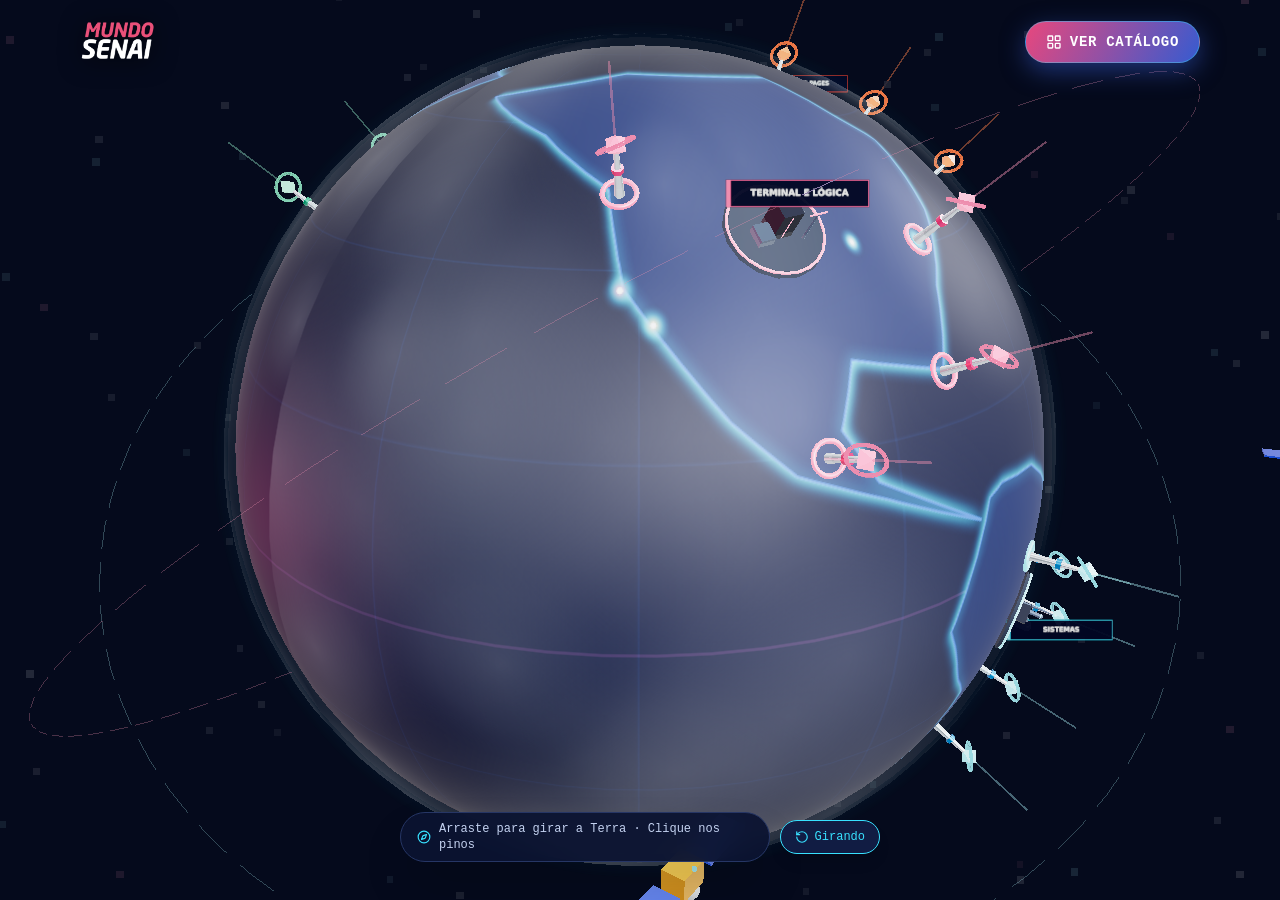
==== index.html @ a3d8dd95 "update" ====
<!doctype html>
<html lang="pt-BR">
  <head>
    <meta charset="UTF-8" />
    <meta name="viewport" content="width=device-width, initial-scale=1.0, viewport-fit=cover" />
    <title>Mundo Virtual SENAI - Projetos dos Alunos 3D</title>
    <meta name="description" content="Explore os projetos dos alunos em um globo 3D interativo do Mundo SENAI com pinos clicáveis e catálogo completo." />
    <meta property="og:title" content="Mundo Virtual SENAI - Projetos dos Alunos 3D" />
    <meta property="og:description" content="Explore os projetos dos alunos em um globo 3D interativo do Mundo SENAI com pinos clicáveis e catálogo completo." />
    <meta property="og:type" content="website" />
    <meta name="twitter:card" content="summary_large_image" />
    <link rel="preconnect" href="https://fonts.googleapis.com" />
    <link rel="preconnect" href="https://fonts.gstatic.com" crossorigin />
    <link
      rel="stylesheet"
      href="https://fonts.googleapis.com/css2?family=Chakra+Petch:wght@400;500;600;700&family=Unbounded:wght@500;700;800;900&display=swap"
    />
    <script type="module" crossorigin src="./assets/index-C19itJzB.js"></script>
    <link rel="stylesheet" crossorigin href="./assets/index-CHxeQtdf.css">
  </head>
  <body class="bg-[#050a1c] text-[#f4f6ff] overflow-x-hidden selection:bg-[#e8477d] selection:text-white">
    <div id="root"></div>
  </body>
</html>
---- assets/index-CHxeQtdf.css ----
/*! tailwindcss v4.3.5 | MIT License | https://tailwindcss.com */
@layer properties{@supports (((-webkit-hyphens:none)) and (not (margin-trim:block))) or ((-moz-orient:inline) and (not (color:rgb(from red r g b)))){*,:before,:after,::backdrop{--tw-translate-x:0;--tw-translate-y:0;--tw-translate-z:0;--tw-rotate-x:initial;--tw-rotate-y:initial;--tw-rotate-z:initial;--tw-skew-x:initial;--tw-skew-y:initial;--tw-space-y-reverse:0;--tw-border-style:solid;--tw-leading:initial;--tw-font-weight:initial;--tw-tracking:initial;--tw-shadow:0 0 #0000;--tw-shadow-color:initial;--tw-shadow-alpha:100%;--tw-inset-shadow:0 0 #0000;--tw-inset-shadow-color:initial;--tw-inset-shadow-alpha:100%;--tw-ring-color:initial;--tw-ring-shadow:0 0 #0000;--tw-inset-ring-color:initial;--tw-inset-ring-shadow:0 0 #0000;--tw-ring-inset:initial;--tw-ring-offset-width:0px;--tw-ring-offset-color:#fff;--tw-ring-offset-shadow:0 0 #0000;--tw-outline-style:solid;--tw-blur:initial;--tw-brightness:initial;--tw-contrast:initial;--tw-grayscale:initial;--tw-hue-rotate:initial;--tw-invert:initial;--tw-opacity:initial;--tw-saturate:initial;--tw-sepia:initial;--tw-drop-shadow:initial;--tw-drop-shadow-color:initial;--tw-drop-shadow-alpha:100%;--tw-drop-shadow-size:initial;--tw-backdrop-blur:initial;--tw-backdrop-brightness:initial;--tw-backdrop-contrast:initial;--tw-backdrop-grayscale:initial;--tw-backdrop-hue-rotate:initial;--tw-backdrop-invert:initial;--tw-backdrop-opacity:initial;--tw-backdrop-saturate:initial;--tw-backdrop-sepia:initial;--tw-duration:initial}}}@layer theme{:root,:host{--font-sans:-apple-system, BlinkMacSystemFont, "Segoe UI", Roboto, "Helvetica Neue", "Noto Sans", Arial, sans-serif, "Apple Color Emoji", "Segoe UI Emoji", "Segoe UI Symbol", "Noto Color Emoji";--font-mono:ui-monospace, SFMono-Regular, Menlo, Monaco, Consolas, "Liberation Mono", "Courier New", monospace;--color-black:#000;--color-white:#fff;--spacing:.25rem;--container-lg:32rem;--container-6xl:72rem;--text-xs:.75rem;--text-xs--line-height:calc(1 / .75);--text-sm:.875rem;--text-sm--line-height:calc(1.25 / .875);--text-xl:1.25rem;--text-xl--line-height:calc(1.75 / 1.25);--text-3xl:1.875rem;--text-3xl--line-height:calc(2.25 / 1.875);--font-weight-medium:500;--font-weight-semibold:600;--font-weight-bold:700;--font-weight-extrabold:800;--tracking-tight:-.025em;--tracking-wider:.05em;--tracking-widest:.1em;--leading-tight:1.25;--leading-relaxed:1.625;--radius-md:.375rem;--radius-lg:.5rem;--radius-xl:.75rem;--radius-2xl:1rem;--animate-spin:spin 1s linear infinite;--blur-sm:8px;--blur-md:12px;--default-transition-duration:.15s;--default-transition-timing-function:cubic-bezier(.4, 0, .2, 1);--default-font-family:var(--font-sans);--default-mono-font-family:var(--font-mono)}}@layer base{*,:after,:before,::backdrop{box-sizing:border-box;border:0 solid;margin:0;padding:0}::file-selector-button{box-sizing:border-box;border:0 solid;margin:0;padding:0}html,:host{-webkit-text-size-adjust:100%;tab-size:4;line-height:1.5;font-family:var(--default-font-family,-apple-system, BlinkMacSystemFont, "Segoe UI", Roboto, "Helvetica Neue", "Noto Sans", Arial, sans-serif, "Apple Color Emoji", "Segoe UI Emoji", "Segoe UI Symbol", "Noto Color Emoji");font-feature-settings:var(--default-font-feature-settings,normal);font-variation-settings:var(--default-font-variation-settings,normal);-webkit-tap-highlight-color:transparent}hr{height:0;color:inherit;border-top-width:1px}abbr:where([title]){-webkit-text-decoration:underline dotted;text-decoration:underline dotted}h1,h2,h3,h4,h5,h6{font-size:inherit;font-weight:inherit}a{color:inherit;-webkit-text-decoration:inherit;-webkit-text-decoration:inherit;-webkit-text-decoration:inherit;-webkit-text-decoration:inherit;text-decoration:inherit}b,strong{font-weight:bolder}code,kbd,samp,pre{font-family:var(--default-mono-font-family,ui-monospace, SFMono-Regular, Menlo, Monaco, Consolas, "Liberation Mono", "Courier New", monospace);font-feature-settings:var(--default-mono-font-feature-settings,normal);font-variation-settings:var(--default-mono-font-variation-settings,normal);font-size:1em}small{font-size:80%}sub,sup{vertical-align:baseline;font-size:75%;line-height:0;position:relative}sub{bottom:-.25em}sup{top:-.5em}table{text-indent:0;border-color:inherit;border-collapse:collapse}:-moz-focusring:where(:not(iframe)){outline:auto}progress{vertical-align:baseline}summary{display:list-item}ol,ul,menu{list-style:none}img,svg,video,canvas,audio,iframe,embed,object{vertical-align:middle;display:block}img,video{max-width:100%;height:auto}button,input,select,optgroup,textarea{font:inherit;font-feature-settings:inherit;font-variation-settings:inherit;letter-spacing:inherit;color:inherit;opacity:1;background-color:#0000;border-radius:0}::file-selector-button{font:inherit;font-feature-settings:inherit;font-variation-settings:inherit;letter-spacing:inherit;color:inherit;opacity:1;background-color:#0000;border-radius:0}:where(select:is([multiple],[size])) optgroup{font-weight:bolder}:where(select:is([multiple],[size])) optgroup option{padding-inline-start:20px}::file-selector-button{margin-inline-end:4px}::placeholder{opacity:1}@supports (not ((-webkit-appearance:-apple-pay-button))) or (contain-intrinsic-size:1px){::placeholder{color:currentColor}@supports (color:color-mix(in lab, red, red)){::placeholder{color:color-mix(in oklab, currentcolor 50%, transparent)}}}textarea{resize:vertical}::-webkit-search-decoration{-webkit-appearance:none}::-webkit-date-and-time-value{min-height:1lh;text-align:inherit}::-webkit-datetime-edit{display:inline-flex}::-webkit-datetime-edit-fields-wrapper{padding:0}::-webkit-datetime-edit{padding-block:0}::-webkit-datetime-edit-year-field{padding-block:0}::-webkit-datetime-edit-month-field{padding-block:0}::-webkit-datetime-edit-day-field{padding-block:0}::-webkit-datetime-edit-hour-field{padding-block:0}::-webkit-datetime-edit-minute-field{padding-block:0}::-webkit-datetime-edit-second-field{padding-block:0}::-webkit-datetime-edit-millisecond-field{padding-block:0}::-webkit-datetime-edit-meridiem-field{padding-block:0}::-webkit-calendar-picker-indicator{line-height:1}:-moz-ui-invalid{box-shadow:none}button,input:where([type=button],[type=reset],[type=submit]){appearance:button}::file-selector-button{appearance:button}::-webkit-inner-spin-button{height:auto}::-webkit-outer-spin-button{height:auto}[hidden]:where(:not([hidden=until-found])){display:none!important}}@layer components;@layer utilities{.pointer-events-auto{pointer-events:auto}.pointer-events-none{pointer-events:none}.invisible{visibility:hidden}.visible{visibility:visible}.absolute{position:absolute}.fixed{position:fixed}.relative{position:relative}.inset-0{inset:0}.inset-x-0{inset-inline:0}.top-3{top:calc(var(--spacing) * 3)}.bottom-8{bottom:calc(var(--spacing) * 8)}.z-20{z-index:20}.z-30{z-index:30}.z-40{z-index:40}.container{width:100%}@media (width>=40rem){.container{max-width:40rem}}@media (width>=48rem){.container{max-width:48rem}}@media (width>=64rem){.container{max-width:64rem}}@media (width>=80rem){.container{max-width:80rem}}@media (width>=96rem){.container{max-width:96rem}}.mx-auto{margin-inline:auto}.mt-1{margin-top:var(--spacing)}.mt-1\.5{margin-top:calc(var(--spacing) * 1.5)}.mb-1{margin-bottom:var(--spacing)}.mb-3{margin-bottom:calc(var(--spacing) * 3)}.flex{display:flex}.grid{display:grid}.hidden{display:none}.inline-flex{display:inline-flex}.h-1\.5{height:calc(var(--spacing) * 1.5)}.h-2{height:calc(var(--spacing) * 2)}.h-3\.5{height:calc(var(--spacing) * 3.5)}.h-4{height:calc(var(--spacing) * 4)}.h-5{height:calc(var(--spacing) * 5)}.h-8{height:calc(var(--spacing) * 8)}.h-full{height:100%}.h-screen{height:100vh}.max-h-\[88vh\]{max-height:88vh}.w-1\.5{width:calc(var(--spacing) * 1.5)}.w-2{width:calc(var(--spacing) * 2)}.w-3\.5{width:calc(var(--spacing) * 3.5)}.w-4{width:calc(var(--spacing) * 4)}.w-5{width:calc(var(--spacing) * 5)}.w-auto{width:auto}.w-full{width:100%}.w-screen{width:100vw}.max-w-6xl{max-width:var(--container-6xl)}.max-w-\[240px\]{max-width:240px}.max-w-lg{max-width:var(--container-lg)}.flex-1{flex:1}.flex-shrink{flex-shrink:1}.flex-shrink-0,.shrink-0{flex-shrink:0}.-translate-x-1\/2{--tw-translate-x:calc(calc(1 / 2 * 100%) * -1);translate:var(--tw-translate-x) var(--tw-translate-y)}.-translate-y-full{--tw-translate-y:-100%;translate:var(--tw-translate-x) var(--tw-translate-y)}.transform{transform:var(--tw-rotate-x, ) var(--tw-rotate-y, ) var(--tw-rotate-z, ) var(--tw-skew-x, ) var(--tw-skew-y, )}.animate-spin{animation:var(--animate-spin)}.cursor-grab{cursor:grab}.resize{resize:both}.flex-col{flex-direction:column}.flex-wrap{flex-wrap:wrap}.items-center{align-items:center}.justify-between{justify-content:space-between}.justify-center{justify-content:center}.gap-1{gap:var(--spacing)}.gap-1\.5{gap:calc(var(--spacing) * 1.5)}.gap-2{gap:calc(var(--spacing) * 2)}.gap-2\.5{gap:calc(var(--spacing) * 2.5)}:where(.space-y-4>:not(:last-child)){--tw-space-y-reverse:0;margin-block-start:calc(calc(var(--spacing) * 4) * var(--tw-space-y-reverse));margin-block-end:calc(calc(var(--spacing) * 4) * calc(1 - var(--tw-space-y-reverse)))}.truncate{text-overflow:ellipsis;white-space:nowrap;overflow:hidden}.overflow-hidden{overflow:hidden}.overflow-x-hidden{overflow-x:hidden}.overflow-y-auto{overflow-y:auto}.rounded-2xl{border-radius:var(--radius-2xl)}.rounded-full{border-radius:2147483647px}.rounded-lg{border-radius:var(--radius-lg)}.rounded-md{border-radius:var(--radius-md)}.rounded-xl{border-radius:var(--radius-xl)}.border{border-style:var(--tw-border-style);border-width:1px}.border-t{border-top-style:var(--tw-border-style);border-top-width:1px}.border-b{border-bottom-style:var(--tw-border-style);border-bottom-width:1px}.border-\[\#1c2a55\]{border-color:#1c2a55}.border-\[\#38e1ff\]{border-color:#38e1ff}.border-\[\#38e1ff\]\/40{border-color:oklab(83.9687% -.114371 -.0741047/.4)}.border-\[\#263665\]{border-color:#263665}.bg-\[\#0b1331\]{background-color:#0b1331}.bg-\[\#0b1331\]\/95{background-color:oklab(19.9632% -.00098151 -.060592/.95)}.bg-\[\#050a1c\]{background-color:#050a1c}.bg-\[\#070c24\]{background-color:#070c24}.bg-\[\#121e46\]\/95{background-color:oklab(25.0399% -.0027754 -.0767187/.95)}.bg-\[\#142045\]{background-color:#142045}.bg-black\/75{background-color:#000000bf}@supports (color:color-mix(in lab, red, red)){.bg-black\/75{background-color:color-mix(in oklab, var(--color-black) 75%, transparent)}}.object-contain{object-fit:contain}.p-1\.5{padding:calc(var(--spacing) * 1.5)}.p-4{padding:calc(var(--spacing) * 4)}.px-2\.5{padding-inline:calc(var(--spacing) * 2.5)}.px-3{padding-inline:calc(var(--spacing) * 3)}.px-3\.5{padding-inline:calc(var(--spacing) * 3.5)}.px-4{padding-inline:calc(var(--spacing) * 4)}.px-6{padding-inline:calc(var(--spacing) * 6)}.py-1{padding-block:var(--spacing)}.py-1\.5{padding-block:calc(var(--spacing) * 1.5)}.py-2{padding-block:calc(var(--spacing) * 2)}.py-3{padding-block:calc(var(--spacing) * 3)}.py-3\.5{padding-block:calc(var(--spacing) * 3.5)}.pt-2{padding-top:calc(var(--spacing) * 2)}.font-mono{font-family:var(--font-mono)}.font-sans{font-family:var(--font-sans)}.text-sm{font-size:var(--text-sm);line-height:var(--tw-leading,var(--text-sm--line-height))}.text-xl{font-size:var(--text-xl);line-height:var(--tw-leading,var(--text-xl--line-height))}.text-xs{font-size:var(--text-xs);line-height:var(--tw-leading,var(--text-xs--line-height))}.text-\[11px\]{font-size:11px}.leading-relaxed{--tw-leading:var(--leading-relaxed);line-height:var(--leading-relaxed)}.leading-tight{--tw-leading:var(--leading-tight);line-height:var(--leading-tight)}.font-bold{--tw-font-weight:var(--font-weight-bold);font-weight:var(--font-weight-bold)}.font-extrabold{--tw-font-weight:var(--font-weight-extrabold);font-weight:var(--font-weight-extrabold)}.font-medium{--tw-font-weight:var(--font-weight-medium);font-weight:var(--font-weight-medium)}.font-semibold{--tw-font-weight:var(--font-weight-semibold);font-weight:var(--font-weight-semibold)}.tracking-tight{--tw-tracking:var(--tracking-tight);letter-spacing:var(--tracking-tight)}.tracking-wider{--tw-tracking:var(--tracking-wider);letter-spacing:var(--tracking-wider)}.tracking-widest{--tw-tracking:var(--tracking-widest);letter-spacing:var(--tracking-widest)}.text-wrap{text-wrap:wrap}.text-\[\#5e719b\]{color:#5e719b}.text-\[\#9eadd3\]{color:#9eadd3}.text-\[\#38e1ff\]{color:#38e1ff}.text-\[\#c4d2f0\]{color:#c4d2f0}.text-\[\#f4f6ff\]{color:#f4f6ff}.text-\[\#f16b92\]{color:#f16b92}.text-white{color:var(--color-white)}.uppercase{text-transform:uppercase}.shadow-2xl{--tw-shadow:0 25px 50px -12px var(--tw-shadow-color,#00000040);box-shadow:var(--tw-inset-shadow), var(--tw-inset-ring-shadow), var(--tw-ring-offset-shadow), var(--tw-ring-shadow), var(--tw-shadow)}.shadow-\[0_0_20px_rgba\(56\,225\,255\,0\.4\)\]{--tw-shadow:0 0 20px var(--tw-shadow-color,#38e1ff66);box-shadow:var(--tw-inset-shadow), var(--tw-inset-ring-shadow), var(--tw-ring-offset-shadow), var(--tw-ring-shadow), var(--tw-shadow)}.shadow-\[0_8px_24px_rgba\(54\,91\,208\,0\.5\)\]{--tw-shadow:0 8px 24px var(--tw-shadow-color,#365bd080);box-shadow:var(--tw-inset-shadow), var(--tw-inset-ring-shadow), var(--tw-ring-offset-shadow), var(--tw-ring-shadow), var(--tw-shadow)}.shadow-\[0_20px_60px_rgba\(5\,10\,28\,0\.95\)\]{--tw-shadow:0 20px 60px var(--tw-shadow-color,#050a1cf2);box-shadow:var(--tw-inset-shadow), var(--tw-inset-ring-shadow), var(--tw-ring-offset-shadow), var(--tw-ring-shadow), var(--tw-shadow)}.shadow-lg{--tw-shadow:0 10px 15px -3px var(--tw-shadow-color,#0000001a), 0 4px 6px -4px var(--tw-shadow-color,#0000001a);box-shadow:var(--tw-inset-shadow), var(--tw-inset-ring-shadow), var(--tw-ring-offset-shadow), var(--tw-ring-shadow), var(--tw-shadow)}.ring{--tw-ring-shadow:var(--tw-ring-inset, ) 0 0 0 calc(1px + var(--tw-ring-offset-width)) var(--tw-ring-color,currentcolor);box-shadow:var(--tw-inset-shadow), var(--tw-inset-ring-shadow), var(--tw-ring-offset-shadow), var(--tw-ring-shadow), var(--tw-shadow)}.outline{outline-style:var(--tw-outline-style);outline-width:1px}.drop-shadow-\[0_2px_12px_rgba\(0\,0\,0\,0\.8\)\]{--tw-drop-shadow-size:drop-shadow(0 2px 12px var(--tw-drop-shadow-color,#000c));--tw-drop-shadow:var(--tw-drop-shadow-size);filter:var(--tw-blur, ) var(--tw-brightness, ) var(--tw-contrast, ) var(--tw-grayscale, ) var(--tw-hue-rotate, ) var(--tw-invert, ) var(--tw-saturate, ) var(--tw-sepia, ) var(--tw-drop-shadow, )}.filter{filter:var(--tw-blur, ) var(--tw-brightness, ) var(--tw-contrast, ) var(--tw-grayscale, ) var(--tw-hue-rotate, ) var(--tw-invert, ) var(--tw-saturate, ) var(--tw-sepia, ) var(--tw-drop-shadow, )}.backdrop-blur-md{--tw-backdrop-blur:blur(var(--blur-md));-webkit-backdrop-filter:var(--tw-backdrop-blur, ) var(--tw-backdrop-brightness, ) var(--tw-backdrop-contrast, ) var(--tw-backdrop-grayscale, ) var(--tw-backdrop-hue-rotate, ) var(--tw-backdrop-invert, ) var(--tw-backdrop-opacity, ) var(--tw-backdrop-saturate, ) var(--tw-backdrop-sepia, );backdrop-filter:var(--tw-backdrop-blur, ) var(--tw-backdrop-brightness, ) var(--tw-backdrop-contrast, ) var(--tw-backdrop-grayscale, ) var(--tw-backdrop-hue-rotate, ) var(--tw-backdrop-invert, ) var(--tw-backdrop-opacity, ) var(--tw-backdrop-saturate, ) var(--tw-backdrop-sepia, )}.backdrop-blur-sm{--tw-backdrop-blur:blur(var(--blur-sm));-webkit-backdrop-filter:var(--tw-backdrop-blur, ) var(--tw-backdrop-brightness, ) var(--tw-backdrop-contrast, ) var(--tw-backdrop-grayscale, ) var(--tw-backdrop-hue-rotate, ) var(--tw-backdrop-invert, ) var(--tw-backdrop-opacity, ) var(--tw-backdrop-saturate, ) var(--tw-backdrop-sepia, );backdrop-filter:var(--tw-backdrop-blur, ) var(--tw-backdrop-brightness, ) var(--tw-backdrop-contrast, ) var(--tw-backdrop-grayscale, ) var(--tw-backdrop-hue-rotate, ) var(--tw-backdrop-invert, ) var(--tw-backdrop-opacity, ) var(--tw-backdrop-saturate, ) var(--tw-backdrop-sepia, )}.transition{transition-property:color,background-color,border-color,outline-color,text-decoration-color,fill,stroke,--tw-gradient-from,--tw-gradient-via,--tw-gradient-to,opacity,box-shadow,transform,translate,scale,rotate,filter,-webkit-backdrop-filter,backdrop-filter,display,content-visibility,overlay,pointer-events;transition-timing-function:var(--tw-ease,var(--default-transition-timing-function));transition-duration:var(--tw-duration,var(--default-transition-duration))}.transition-all{transition-property:all;transition-timing-function:var(--tw-ease,var(--default-transition-timing-function));transition-duration:var(--tw-duration,var(--default-transition-duration))}.transition-colors{transition-property:color,background-color,border-color,outline-color,text-decoration-color,fill,stroke,--tw-gradient-from,--tw-gradient-via,--tw-gradient-to;transition-timing-function:var(--tw-ease,var(--default-transition-timing-function));transition-duration:var(--tw-duration,var(--default-transition-duration))}.duration-75{--tw-duration:75ms;transition-duration:75ms}.select-none{-webkit-user-select:none;user-select:none}.selection\:bg-\[\#e8477d\] ::selection{background-color:#e8477d}.selection\:bg-\[\#e8477d\]::selection{background-color:#e8477d}.selection\:text-white ::selection{color:var(--color-white)}.selection\:text-white::selection{color:var(--color-white)}@media (hover:hover){.hover\:-translate-y-0\.5:hover{--tw-translate-y:calc(var(--spacing) * -.5);translate:var(--tw-translate-x) var(--tw-translate-y)}.hover\:bg-\[\#142045\]:hover{background-color:#142045}.hover\:text-white:hover{color:var(--color-white)}.hover\:shadow-\[0_12px_28px_rgba\(241\,107\,146\,0\.6\)\]:hover{--tw-shadow:0 12px 28px var(--tw-shadow-color,#f16b9299);box-shadow:var(--tw-inset-shadow), var(--tw-inset-ring-shadow), var(--tw-ring-offset-shadow), var(--tw-ring-shadow), var(--tw-shadow)}}.active\:cursor-grabbing:active{cursor:grabbing}@media (width>=40rem){.sm\:top-5{top:calc(var(--spacing) * 5)}.sm\:bottom-6{bottom:calc(var(--spacing) * 6)}.sm\:hidden{display:none}.sm\:inline{display:inline}.sm\:h-4{height:calc(var(--spacing) * 4)}.sm\:h-11{height:calc(var(--spacing) * 11)}.sm\:w-4{width:calc(var(--spacing) * 4)}.sm\:flex-row{flex-direction:row}.sm\:gap-2{gap:calc(var(--spacing) * 2)}.sm\:p-5{padding:calc(var(--spacing) * 5)}.sm\:p-6{padding:calc(var(--spacing) * 6)}.sm\:px-4{padding-inline:calc(var(--spacing) * 4)}.sm\:px-5{padding-inline:calc(var(--spacing) * 5)}.sm\:px-6{padding-inline:calc(var(--spacing) * 6)}.sm\:py-2\.5{padding-block:calc(var(--spacing) * 2.5)}.sm\:text-3xl{font-size:var(--text-3xl);line-height:var(--tw-leading,var(--text-3xl--line-height))}.sm\:text-sm{font-size:var(--text-sm);line-height:var(--tw-leading,var(--text-sm--line-height))}}}:root{--void:#050a1c;--panel:#0b1331;--edge:#263665;--ink:#f4f6ff;--mute:#9eadd3;--blue:#e8477d;--ion:#f16b92;--flare:#ff5a36;--font-display:"Unbounded", "Arial Black", system-ui, sans-serif;--font-body:"Chakra Petch", "Segoe UI", system-ui, sans-serif;--lightningcss-light: ;--lightningcss-dark:initial;color-scheme:dark}*{box-sizing:border-box}body{background:var(--void);width:100%;max-width:100%;color:var(--ink);font-family:var(--font-body);margin:0;padding:0;font-size:16px;line-height:1.5;position:relative;overflow-x:hidden}#net{z-index:0;pointer-events:none;width:100%;height:100%;position:fixed;inset:0}.glow{aspect-ratio:1;z-index:0;pointer-events:none;background:radial-gradient(closest-side,#e8477d4d,#f16b921a 55%,#0000 72%);width:min(900px,100vw);position:absolute;top:-220px;left:50%;transform:translate(-50%)}.wrap{z-index:1;max-width:1168px;margin:0 auto;padding-left:clamp(18px,4.5vw,28px);padding-right:clamp(18px,4.5vw,28px);position:relative}.top{flex-wrap:wrap;justify-content:space-between;align-items:center;gap:16px;padding-block:24px;display:flex}.logo{color:var(--ink);align-items:center;gap:12px;text-decoration:none;display:flex}.logo-image{flex:none;width:clamp(136px,19vw,180px);height:auto;display:block}.pill{letter-spacing:.2em;text-transform:uppercase;color:#fff;cursor:pointer;background:linear-gradient(120deg,#e8477d 0%,#365bd0 100%);border:1px solid #0000;border-radius:999px;align-items:center;gap:10px;padding:10px 16px;font-size:12px;font-weight:700;text-decoration:none;transition:color .2s,background-color .2s,border-color .2s,transform .2s,box-shadow .2s;display:inline-flex}.pill:after{content:"";border-top:1.5px solid;border-right:1.5px solid;width:8px;height:8px;transform:rotate(45deg)}.pill:hover,.pill:focus-visible{color:#fff;background:linear-gradient(120deg,#f16b92 0%,#5573ed 100%);border-color:#0000;transform:translateY(-2px);box-shadow:0 12px 24px -18px #f16b92e6}.pill:focus-visible{outline:2px solid var(--ion);outline-offset:3px}.pill-globe{background:linear-gradient(120deg,#365bd0 0%,#0284c7 100%)}.pill-globe:hover,.pill-globe:focus-visible{background:linear-gradient(120deg,#4f75f2 0%,#38e1ff 100%);box-shadow:0 12px 24px -18px #38e1ffe6}.hero{padding-block:56px 72px}.hero-grid{justify-content:space-between;align-items:center;gap:40px;display:flex}.hero-text{flex:1}.eyebrow{letter-spacing:.32em;text-transform:uppercase;color:var(--ion);margin:0 0 20px;font-size:13px;font-weight:500}h1{font-family:var(--font-display);letter-spacing:-.02em;text-wrap:balance;overflow-wrap:break-word;margin:0;font-size:clamp(2.2rem,8.5vw,6.6rem);font-weight:800;line-height:.98}h1 small{color:var(--ink);letter-spacing:0;margin-bottom:6px;font-size:.55em;font-weight:700;display:block}h1 span{color:var(--blue)}.lede{max-width:54ch;color:var(--mute);margin:28px 0 0;font-size:clamp(1.02rem,2.4vw,1.25rem)}.hero-notes{color:#fff;letter-spacing:.08em;text-transform:uppercase;flex-wrap:wrap;gap:10px 18px;margin-top:24px;font-size:clamp(.84rem,1.6vw,1rem);font-weight:600;line-height:1.4;display:flex}.hero-notes strong{color:#fff;text-shadow:0 0 14px #ffffff2e;font-weight:700}.hero-notes span{align-items:center;gap:8px;display:inline-flex}.hero-notes span:before{content:"";background:var(--ion);border-radius:50%;flex:none;width:6px;height:6px;box-shadow:0 0 10px #f16b92a6}.hero-right{flex-direction:column;flex-shrink:0;align-items:center;gap:20px;display:flex}.qr-container{border:1.5px solid var(--ion);background:linear-gradient(160deg,#121e46f2,#090f26fa);border-radius:16px;flex-direction:column;align-items:center;gap:12px;padding:20px;display:flex;box-shadow:0 0 30px #f16b923d,inset 0 0 15px #f16b921a}.qr-container img{background:#fff;border-radius:10px;padding:10px;width:250px!important;height:250px!important}.qr-container span{letter-spacing:.2em;color:var(--ion);text-transform:uppercase;font-size:12px;font-weight:700}.hero-right .stats{justify-content:center;gap:36px;width:100%;margin-top:0;display:flex}.stats div{letter-spacing:.2em;text-transform:uppercase;color:var(--mute);font-size:12px}.stats strong{font-family:var(--font-display);letter-spacing:0;color:var(--ink);font-variant-numeric:tabular-nums;font-size:26px;display:block}.zone{margin-top:56px}.zone-head{align-items:center;gap:16px;margin-bottom:20px;display:flex}.zone-head h2{font-family:var(--font-display);letter-spacing:.02em;text-wrap:balance;margin:0;font-size:clamp(1.05rem,3.4vw,1.5rem);font-weight:700}.zone-head .rule{background:linear-gradient(90deg,#e8477dd9,#ff5a3629,#0000);flex:1;min-width:24px;height:1px}.zone-head .count{letter-spacing:.2em;color:#fff;text-transform:uppercase;white-space:nowrap;font-size:12px}.grid{grid-template-columns:repeat(auto-fill,minmax(min(100%,250px),1fr));gap:16px;display:grid}.card{--mx:50%;--my:50%;min-width:0;min-height:168px;color:var(--ink);border:1px solid var(--edge);clip-path:polygon(0 0,calc(100% - 22px) 0,100% 22px,100% 100%,0 100%);isolation:isolate;background:linear-gradient(160deg,#121e46e0,#090f26f0);border-radius:6px;flex-direction:column;justify-content:space-between;gap:40px;padding:22px;text-decoration:none;transition:transform .25s,border-color .25s,box-shadow .25s;display:flex;position:relative;overflow:hidden}.card:before{content:"";z-index:-1;opacity:0;background:radial-gradient(260px circle at var(--mx) var(--my), #f16b923d, #e8477d1f 45%, transparent 70%);transition:opacity .25s;position:absolute;inset:0}.card:hover,.card:focus-visible{border-color:var(--ion);transform:translateY(-6px);box-shadow:0 18px 40px -18px #f16b9273,0 0 0 1px #f16b9247}.card:hover:before,.card:focus-visible:before{opacity:1}.card:focus-visible{outline:2px solid var(--ion);outline-offset:3px}.card .id{letter-spacing:.26em;color:var(--mute);justify-content:space-between;gap:8px;font-size:12px;font-weight:500;display:flex}.card .id em{color:var(--flare);font-style:normal}.card h3{font-family:var(--font-display);overflow-wrap:anywhere;text-wrap:balance;margin:0;font-size:clamp(1.05rem,2.6vw,1.3rem);font-weight:700;line-height:1.2}.card .meta{font-family:var(--font-body);letter-spacing:.04em;color:var(--mute);margin-top:8px;font-size:13px;font-weight:400;display:block}.card .go{letter-spacing:.24em;text-transform:uppercase;opacity:.95;color:#fff;align-items:center;gap:10px;font-size:12px;font-weight:600;transition:opacity .25s,transform .25s;display:flex;transform:none}.card .go:after{content:"";background:var(--ion);width:26px;height:1px;transition:width .25s}.card:hover .go,.card:focus-visible .go{opacity:1;transform:none}.card:hover .go:after,.card:focus-visible .go:after{width:48px}.foot{padding:30px 0 max(28px, env(safe-area-inset-bottom,20px));color:var(--mute);letter-spacing:.08em;border-top:1px solid #e8477dd9;grid-template-columns:minmax(0,1fr) minmax(0,1.35fr) auto;align-items:start;gap:28px;margin-top:56px;font-size:13px;display:grid}.footer-copy,.footer-social{flex-direction:column;gap:8px;display:flex}.footer-kicker{color:var(--ink);letter-spacing:.2em;text-transform:uppercase;font-size:16px;font-weight:600}.footer-logo{opacity:.95;width:clamp(100px,11vw,130px);height:auto;margin-bottom:4px;display:block}.footer-label{color:var(--ink);letter-spacing:.2em;text-transform:uppercase;font-size:11px;font-weight:600}.footer-copyright{max-width:42ch;color:var(--mute);letter-spacing:.02em;font-size:14px;line-height:1.5}.footer-copy small{max-width:36ch;color:var(--mute);letter-spacing:.03em;font-size:14px;line-height:1.45}.social-links{flex-wrap:wrap;gap:10px;display:flex}.social-link{border:1px solid var(--edge);color:#fff;isolation:isolate;background:linear-gradient(160deg,#121e46e0,#090f26f0);border-radius:0;justify-content:center;align-items:center;width:44px;height:44px;padding:0;text-decoration:none;transition:color .2s,background-color .2s,border-color .2s,transform .2s;display:inline-flex;position:relative;overflow:hidden}.social-link:before{content:"";z-index:-1;opacity:0;background:radial-gradient(56px,#f16b9247,#e8477d1f 45%,#0000 72%);transition:opacity .2s;position:absolute;inset:0}.social-link svg{fill:currentColor;flex:none;width:22px;height:22px;display:block}.social-link:hover,.social-link:focus-visible{border-color:var(--ion);color:var(--ion);transform:translateY(-2px);box-shadow:0 12px 24px -16px #f16b9299,0 0 0 1px #f16b9238}.social-link:hover:before,.social-link:focus-visible:before{opacity:1}.social-link:focus-visible{outline:2px solid var(--ion);outline-offset:3px}.footer-brand{opacity:.92;justify-self:end;width:clamp(150px,18vw,190px);height:auto;display:block}@media (width<=900px){.hero-right{display:none!important}.hero{padding-block:36px 44px}.hero-grid{display:block}.zone{margin-top:40px}}@media (width<=768px){h1 span{font-size:1.55em;line-height:1.05;display:block}}@media (width<=680px){.wrap{padding-left:max(20px, env(safe-area-inset-left,16px));padding-right:max(20px, env(safe-area-inset-right,16px))}.top{gap:14px;padding-block:18px}.pill{letter-spacing:.12em;padding:9px 14px;font-size:10px}.hero{padding-block:36px 44px}.eyebrow{letter-spacing:.22em;margin-bottom:20px;font-size:12px}h1 small{margin-bottom:12px;font-size:.58em;line-height:1.25;display:block}h1 span{margin-top:4px;margin-bottom:6px;font-size:1.55em;line-height:1.12;display:block}.footer-logo{width:110px;margin-bottom:6px}.lede{margin-top:26px;font-size:1.05rem;line-height:1.6}.hero-notes{gap:12px 18px;margin-top:28px;line-height:1.5}.hero-notes .hero-note-instruction{white-space:nowrap;letter-spacing:.04em;font-size:.78rem}.zone{margin-top:36px}.zone-head{gap:12px;margin-bottom:16px}.zone-head .count{letter-spacing:.12em;font-size:10px}.grid{gap:14px}.card{gap:28px;min-height:148px;padding:20px}.foot{padding-top:22px;padding-bottom:max(24px, env(safe-area-inset-bottom,16px));grid-template-columns:1fr;gap:22px;margin-top:36px}.footer-brand{justify-self:start}}@media (prefers-reduced-motion:reduce){*{transition:none!important;animation:none!important}}@media (hover:none){.card .go{opacity:1;transform:none}}@property --tw-translate-x{syntax:"*";inherits:false;initial-value:0}@property --tw-translate-y{syntax:"*";inherits:false;initial-value:0}@property --tw-translate-z{syntax:"*";inherits:false;initial-value:0}@property --tw-rotate-x{syntax:"*";inherits:false}@property --tw-rotate-y{syntax:"*";inherits:false}@property --tw-rotate-z{syntax:"*";inherits:false}@property --tw-skew-x{syntax:"*";inherits:false}@property --tw-skew-y{syntax:"*";inherits:false}@property --tw-space-y-reverse{syntax:"*";inherits:false;initial-value:0}@property --tw-border-style{syntax:"*";inherits:false;initial-value:solid}@property --tw-leading{syntax:"*";inherits:false}@property --tw-font-weight{syntax:"*";inherits:false}@property --tw-tracking{syntax:"*";inherits:false}@property --tw-shadow{syntax:"*";inherits:false;initial-value:0 0 #0000}@property --tw-shadow-color{syntax:"*";inherits:false}@property --tw-shadow-alpha{syntax:"<percentage>";inherits:false;initial-value:100%}@property --tw-inset-shadow{syntax:"*";inherits:false;initial-value:0 0 #0000}@property --tw-inset-shadow-color{syntax:"*";inherits:false}@property --tw-inset-shadow-alpha{syntax:"<percentage>";inherits:false;initial-value:100%}@property --tw-ring-color{syntax:"*";inherits:false}@property --tw-ring-shadow{syntax:"*";inherits:false;initial-value:0 0 #0000}@property --tw-inset-ring-color{syntax:"*";inherits:false}@property --tw-inset-ring-shadow{syntax:"*";inherits:false;initial-value:0 0 #0000}@property --tw-ring-inset{syntax:"*";inherits:false}@property --tw-ring-offset-width{syntax:"<length>";inherits:false;initial-value:0}@property --tw-ring-offset-color{syntax:"*";inherits:false;initial-value:#fff}@property --tw-ring-offset-shadow{syntax:"*";inherits:false;initial-value:0 0 #0000}@property --tw-outline-style{syntax:"*";inherits:false;initial-value:solid}@property --tw-blur{syntax:"*";inherits:false}@property --tw-brightness{syntax:"*";inherits:false}@property --tw-contrast{syntax:"*";inherits:false}@property --tw-grayscale{syntax:"*";inherits:false}@property --tw-hue-rotate{syntax:"*";inherits:false}@property --tw-invert{syntax:"*";inherits:false}@property --tw-opacity{syntax:"*";inherits:false}@property --tw-saturate{syntax:"*";inherits:false}@property --tw-sepia{syntax:"*";inherits:false}@property --tw-drop-shadow{syntax:"*";inherits:false}@property --tw-drop-shadow-color{syntax:"*";inherits:false}@property --tw-drop-shadow-alpha{syntax:"<percentage>";inherits:false;initial-value:100%}@property --tw-drop-shadow-size{syntax:"*";inherits:false}@property --tw-backdrop-blur{syntax:"*";inherits:false}@property --tw-backdrop-brightness{syntax:"*";inherits:false}@property --tw-backdrop-contrast{syntax:"*";inherits:false}@property --tw-backdrop-grayscale{syntax:"*";inherits:false}@property --tw-backdrop-hue-rotate{syntax:"*";inherits:false}@property --tw-backdrop-invert{syntax:"*";inherits:false}@property --tw-backdrop-opacity{syntax:"*";inherits:false}@property --tw-backdrop-saturate{syntax:"*";inherits:false}@property --tw-backdrop-sepia{syntax:"*";inherits:false}@property --tw-duration{syntax:"*";inherits:false}@keyframes spin{to{transform:rotate(360deg)}}
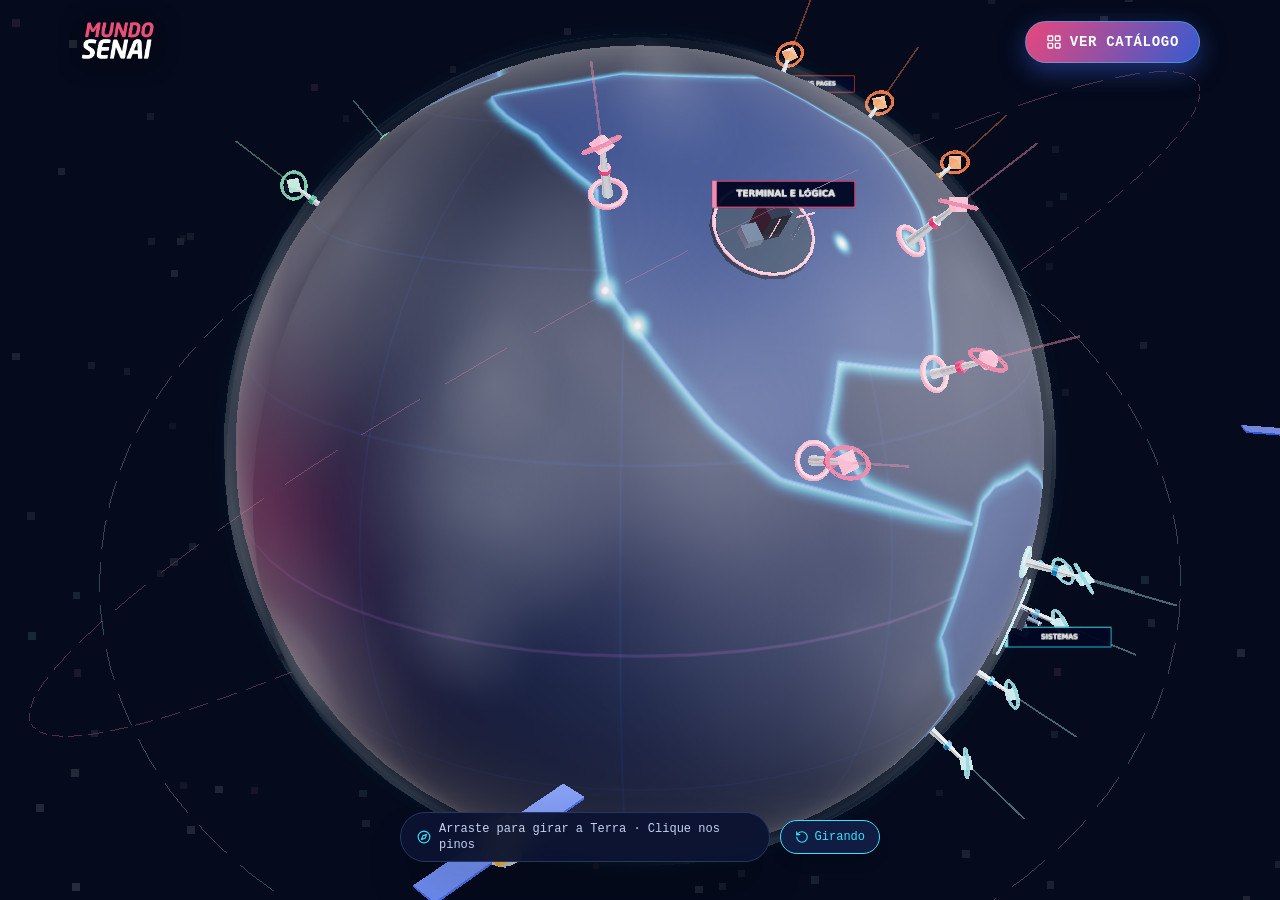
==== commit 6f4c4c12: "update" ====
--- a/index.html
+++ b/index.html
@@ -9,6 +9,8 @@
     <meta property="og:description" content="Explore os projetos dos alunos em um globo 3D interativo do Mundo SENAI com pinos clicáveis e catálogo completo." />
     <meta property="og:type" content="website" />
     <meta name="twitter:card" content="summary_large_image" />
+    <link rel="icon" type="image/png" href="./favicon.png" />
+    <link rel="apple-touch-icon" href="./favicon.png" />
     <link rel="preconnect" href="https://fonts.googleapis.com" />
     <link rel="preconnect" href="https://fonts.gstatic.com" crossorigin />
     <link
@@ -22,4 +24,3 @@
     <div id="root"></div>
   </body>
 </html>
-
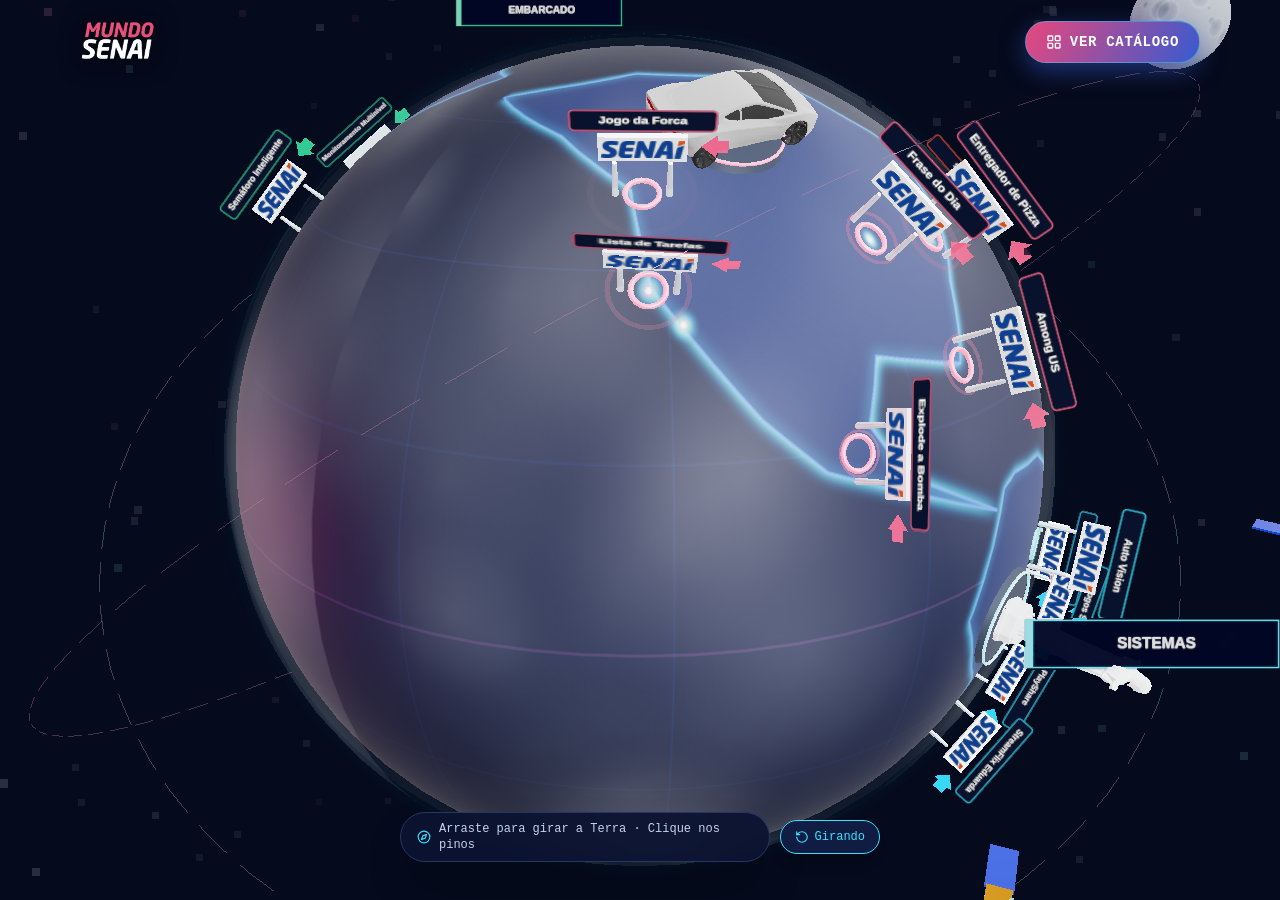
==== commit d79bbd63: "update" ====
--- a/index.html
+++ b/index.html
@@ -17,7 +17,7 @@
       rel="stylesheet"
       href="https://fonts.googleapis.com/css2?family=Chakra+Petch:wght@400;500;600;700&family=Unbounded:wght@500;700;800;900&display=swap"
     />
-    <script type="module" crossorigin src="./assets/index-C19itJzB.js"></script>
+    <script type="module" crossorigin src="./assets/index-BPqAG6he.js"></script>
     <link rel="stylesheet" crossorigin href="./assets/index-CHxeQtdf.css">
   </head>
   <body class="bg-[#050a1c] text-[#f4f6ff] overflow-x-hidden selection:bg-[#e8477d] selection:text-white">
